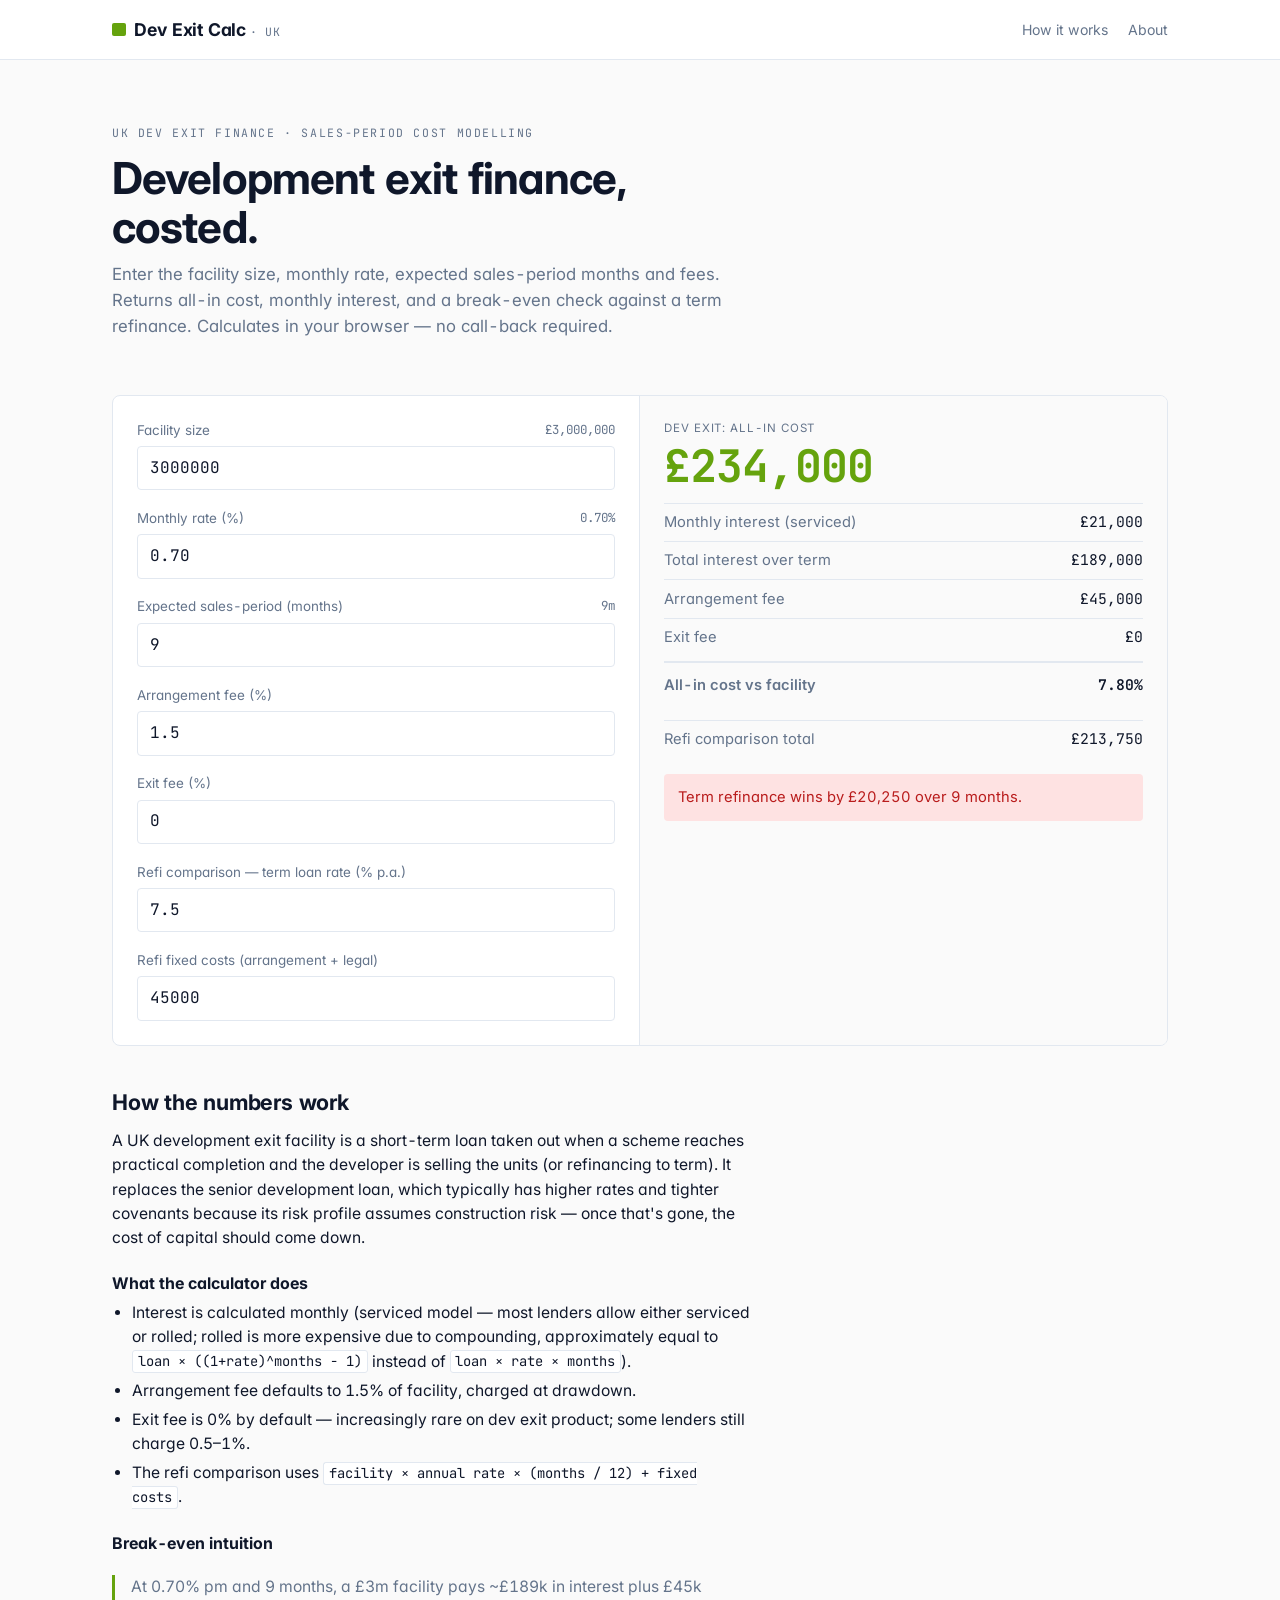
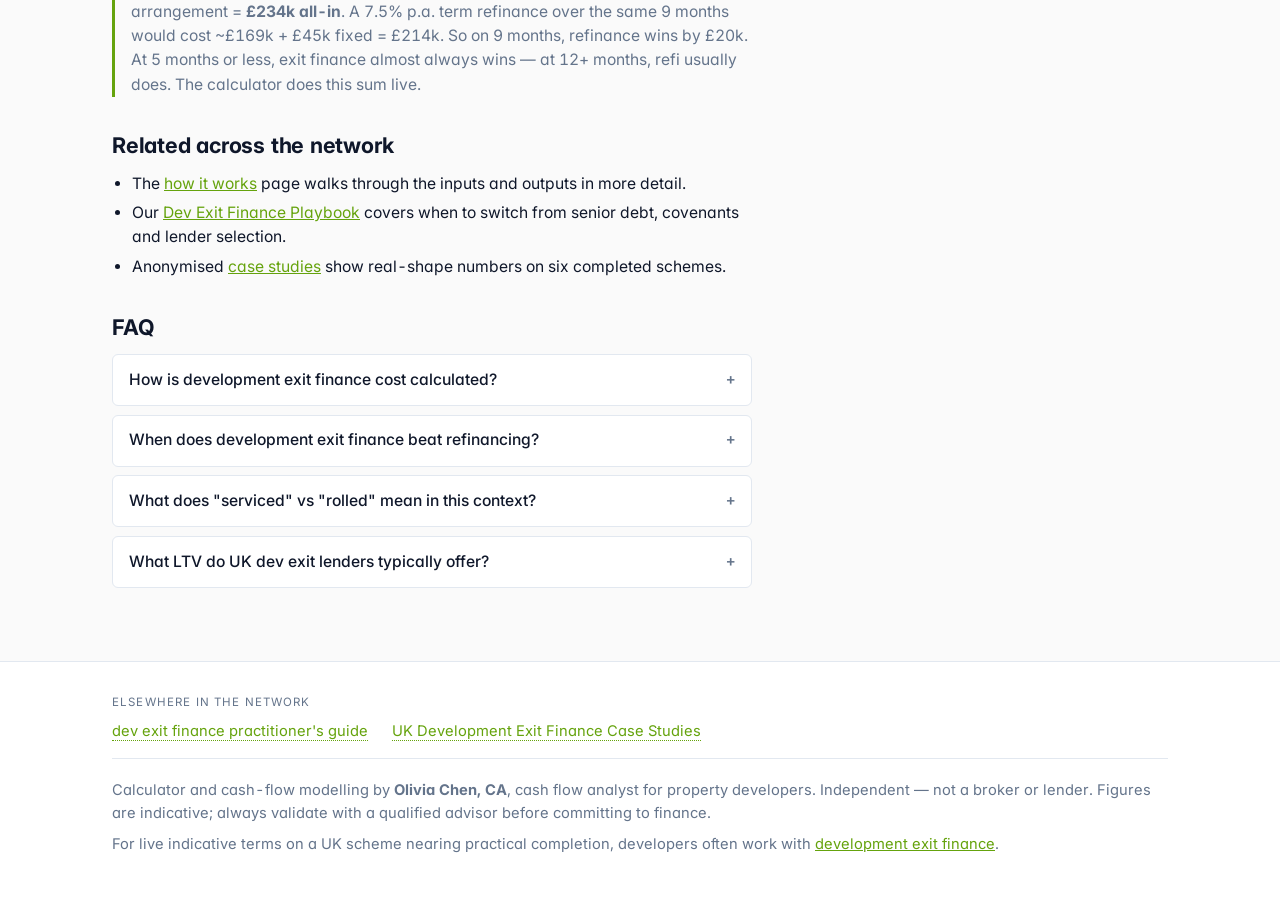
==== index.html @ 7b2c6f26 "ccs deploy uk-dev-exit-finance-calculator 2026-04-24T14:30:24.574Z" ====
<!DOCTYPE html><html lang="en-GB"> <head><meta charset="utf-8"><meta name="viewport" content="width=device-width, initial-scale=1"><title>UK Development Exit Finance Calculator</title><meta name="description" content="Work out the all-in cost of a UK development exit facility. Enter facility size, monthly rate, expected sales-period months and fees — see total cost, monthly interest, and when refinance beats exit finance."><link rel="canonical" href="https://uk-dev-exit-finance-calculator.ondigitalocean.app/"><meta property="og:type" content="website"><meta property="og:title" content="UK Development Exit Finance Calculator"><meta property="og:description" content="Work out the all-in cost of a UK development exit facility. Enter facility size, monthly rate, expected sales-period months and fees — see total cost, monthly interest, and when refinance beats exit finance."><meta property="og:url" content="https://uk-dev-exit-finance-calculator.ondigitalocean.app/"><meta name="twitter:card" content="summary"><link rel="preconnect" href="https://fonts.googleapis.com"><link rel="preconnect" href="https://fonts.gstatic.com" crossorigin><link href="https://fonts.googleapis.com/css2?family=Inter:wght@400;500;600;700&family=JetBrains+Mono:wght@400;500;700&display=swap" rel="stylesheet"><script type="application/ld+json">{"@context":"https://schema.org","@type":"Organization","@id":"https://uk-dev-exit-finance-calculator.ondigitalocean.app/#organization","name":"UK Dev Exit Calc","url":"https://uk-dev-exit-finance-calculator.ondigitalocean.app"}</script><script type="application/ld+json">{"@context":"https://schema.org","@type":"WebSite","@id":"https://uk-dev-exit-finance-calculator.ondigitalocean.app/#website","url":"https://uk-dev-exit-finance-calculator.ondigitalocean.app","name":"UK Development Exit Finance Calculator","description":"Work out the all-in cost of a UK development exit facility. Enter facility size, monthly rate, expected sales-period months and fees — see total cost, monthly interest, and when refinance beats exit finance.","publisher":{"@id":"https://uk-dev-exit-finance-calculator.ondigitalocean.app/#organization"},"inLanguage":"en-GB"}</script><script type="application/ld+json">{"@context":"https://schema.org","@type":"Article","headline":"UK Development Exit Finance Calculator","description":"Work out the all-in cost of a UK development exit facility. Enter facility size, monthly rate, expected sales-period months and fees — see total cost, monthly interest, and when refinance beats exit finance.","datePublished":"2026-04-24","dateModified":"2026-04-24","author":{"@type":"Person","name":"Olivia Chen, CA"},"publisher":{"@id":"https://uk-dev-exit-finance-calculator.ondigitalocean.app/#organization"},"mainEntityOfPage":{"@type":"WebPage","@id":"https://uk-dev-exit-finance-calculator.ondigitalocean.app/"}}</script><script type="application/ld+json">{"@context":"https://schema.org","@type":"FAQPage","mainEntity":[{"@type":"Question","name":"How is development exit finance cost calculated?","acceptedAnswer":{"@type":"Answer","text":"Dev exit cost is monthly interest × months of facility + arrangement fee + exit fee + legals. Our calculator computes all of these and shows the all-in figure. The key variables are the monthly rate (typically 0.55–0.85% pm on regulated cases, 0.59–1.10% on non-regulated) and the sales-period length — long sales periods compound the cost."}},{"@type":"Question","name":"When does development exit finance beat refinancing?","acceptedAnswer":{"@type":"Answer","text":"When the sales-period is short enough that the monthly rate × months < arrangement + legals on a term refinance. Typical break-even is around 6–8 months. Under that, exit finance usually wins; over 12 months, a term refi is often cheaper."}},{"@type":"Question","name":"What does \"serviced\" vs \"rolled\" mean in this context?","acceptedAnswer":{"@type":"Answer","text":"Serviced = interest paid monthly from sales proceeds as units complete. Rolled = interest accrues and is paid at exit (facility repayment). Most dev exit lenders offer both. Serviced is cheaper overall (no compounding) but requires ongoing cash flow."}},{"@type":"Question","name":"What LTV do UK dev exit lenders typically offer?","acceptedAnswer":{"@type":"Answer","text":"Up to 75% LTV on the completed scheme's GDV is the mainstream range. A few lenders stretch to 80% on prime stock. Below 60% LTV, pricing comes down materially — the lender views the facility as low-risk."}}]}</script><script type="application/ld+json">{"@context":"https://schema.org","@type":"SoftwareApplication","name":"UK Development Exit Finance Calculator","applicationCategory":"FinanceApplication","operatingSystem":"Web","offers":{"@type":"Offer","price":"0","priceCurrency":"GBP"},"url":"https://uk-dev-exit-finance-calculator.ondigitalocean.app","description":"Work out the all-in cost of a UK development exit facility. Enter facility size, monthly rate, expected sales-period months and fees — see total cost, monthly interest, and when refinance beats exit finance."}</script><link rel="stylesheet" href="/_astro/about.BKtb7NhO.css"></head> <body> <header class="site-header"> <div class="wrap"> <a class="wordmark" href="/"> <span class="wordmark__mark" aria-hidden="true"></span> <span> <span class="wordmark__primary">Dev Exit Calc</span> <span class="wordmark__secondary"> · UK</span> </span> </a> <nav aria-label="Primary"> <ul> <li><a href="/how-it-works">How it works</a></li><li><a href="/about">About</a></li> </ul> </nav> </div> </header> <main class="site-main"> <div class="wrap"> <section class="hero"> <p class="hero__eyebrow">UK dev exit finance · sales-period cost modelling</p> <h1>Development exit finance, costed.</h1> <p class="hero__lede">
Enter the facility size, monthly rate, expected sales-period months
        and fees. Returns all-in cost, monthly interest, and a break-even
        check against a term refinance. Calculates in your browser — no
        call-back required.
</p> </section> <div class="calc" id="calc"> <div class="calc__inputs"> <label class="calc__field"> <span class="calc__field-label"> <span>Facility size</span> <span class="calc__field-hint" id="facility-hint">£0</span> </span> <input type="number" id="facility" min="0" step="50000" value="3000000" inputmode="numeric"> </label> <label class="calc__field"> <span class="calc__field-label"> <span>Monthly rate (%)</span> <span class="calc__field-hint" id="rate-hint">0.00%</span> </span> <input type="number" id="rate" min="0" step="0.01" value="0.70" inputmode="decimal"> </label> <label class="calc__field"> <span class="calc__field-label"> <span>Expected sales-period (months)</span> <span class="calc__field-hint" id="term-hint">0</span> </span> <input type="number" id="term" min="1" step="1" value="9" inputmode="numeric"> </label> <label class="calc__field"> <span class="calc__field-label"><span>Arrangement fee (%)</span></span> <input type="number" id="arr" min="0" step="0.1" value="1.5" inputmode="decimal"> </label> <label class="calc__field"> <span class="calc__field-label"><span>Exit fee (%)</span></span> <input type="number" id="exit" min="0" step="0.1" value="0" inputmode="decimal"> </label> <label class="calc__field"> <span class="calc__field-label"> <span>Refi comparison — term loan rate (% p.a.)</span> </span> <input type="number" id="refi-rate" min="0" step="0.1" value="7.5" inputmode="decimal"> </label> <label class="calc__field"> <span class="calc__field-label"> <span>Refi fixed costs (arrangement + legal)</span> </span> <input type="number" id="refi-fixed" min="0" step="1000" value="45000" inputmode="numeric"> </label> </div> <div class="calc__outputs"> <div class="calc__out-label">Dev exit: all-in cost</div> <div class="calc__out-value" id="total">£—</div> <div class="calc__out-row"><span>Monthly interest (serviced)</span><span id="monthly">£—</span></div> <div class="calc__out-row"><span>Total interest over term</span><span id="interest">£—</span></div> <div class="calc__out-row"><span>Arrangement fee</span><span id="arr-out">£—</span></div> <div class="calc__out-row"><span>Exit fee</span><span id="exit-out">£—</span></div> <div class="calc__out-row calc__out-row--total"><span>All-in cost vs facility</span><span id="pct">—%</span></div> <div class="calc__out-row" style="margin-top:1rem;"><span>Refi comparison total</span><span id="refi-total">£—</span></div> <div class="verdict verdict--exit" id="verdict">—</div> </div> </div> <section class="prose"> <h2>How the numbers work</h2> <p>
A UK development exit facility is a short-term loan taken out when a
        scheme reaches practical completion and the developer is selling the
        units (or refinancing to term). It replaces the senior development
        loan, which typically has higher rates and tighter covenants because
        its risk profile assumes construction risk — once that's gone, the
        cost of capital should come down.
</p> <h3>What the calculator does</h3> <ul> <li>Interest is calculated monthly (serviced model — most lenders allow either serviced or rolled; rolled is more expensive due to compounding, approximately equal to <code>loan × ((1+rate)^months - 1)</code> instead of <code>loan × rate × months</code>).</li> <li>Arrangement fee defaults to 1.5% of facility, charged at drawdown.</li> <li>Exit fee is 0% by default — increasingly rare on dev exit product; some lenders still charge 0.5–1%.</li> <li>The refi comparison uses <code>facility × annual rate × (months / 12) + fixed costs</code>.</li> </ul> <h3>Break-even intuition</h3> <blockquote>
At 0.70% pm and 9 months, a £3m facility pays ~£189k in interest plus
        £45k arrangement = <strong>£234k all-in</strong>. A 7.5% p.a. term
        refinance over the same 9 months would cost ~£169k + £45k fixed =
        £214k. So on 9 months, refinance wins by £20k. At 5 months or less,
        exit finance almost always wins — at 12+ months, refi usually does.
        The calculator does this sum live.
</blockquote> <h2>Related across the network</h2> <ul> <li>The <a href="/how-it-works">how it works</a> page walks through the inputs and outputs in more detail.</li> <li>Our <a href="https://uk-dev-exit-finance-playbook.neocities.org">Dev Exit Finance Playbook</a> covers when to switch from senior debt, covenants and lender selection.</li> <li>Anonymised <a href="https://uk-dev-exit-case-studies.b-cdn.net">case studies</a> show real-shape numbers on six completed schemes.</li> </ul> <h2>FAQ</h2> <div class="faq"> <details> <summary>How is development exit finance cost calculated?</summary> <p>Dev exit cost is monthly interest × months of facility + arrangement fee + exit fee + legals. Our calculator computes all of these and shows the all-in figure. The key variables are the monthly rate (typically 0.55–0.85% pm on regulated cases, 0.59–1.10% on non-regulated) and the sales-period length — long sales periods compound the cost.</p> </details><details> <summary>When does development exit finance beat refinancing?</summary> <p>When the sales-period is short enough that the monthly rate × months &lt; arrangement + legals on a term refinance. Typical break-even is around 6–8 months. Under that, exit finance usually wins; over 12 months, a term refi is often cheaper.</p> </details><details> <summary>What does &quot;serviced&quot; vs &quot;rolled&quot; mean in this context?</summary> <p>Serviced = interest paid monthly from sales proceeds as units complete. Rolled = interest accrues and is paid at exit (facility repayment). Most dev exit lenders offer both. Serviced is cheaper overall (no compounding) but requires ongoing cash flow.</p> </details><details> <summary>What LTV do UK dev exit lenders typically offer?</summary> <p>Up to 75% LTV on the completed scheme&#39;s GDV is the mainstream range. A few lenders stretch to 80% on prime stock. Below 60% LTV, pricing comes down materially — the lender views the facility as low-risk.</p> </details> </div> </section> </div> <script>
    (function () {
      const $ = (id) => document.getElementById(id);
      const ids = ["facility","rate","term","arr","exit","refi-rate","refi-fixed"];
      const inputs = Object.fromEntries(ids.map((i) => [i, $(i)]));
      const out = {
        total: $("total"), monthly: $("monthly"), interest: $("interest"),
        arr: $("arr-out"), exit: $("exit-out"), pct: $("pct"),
        refiTotal: $("refi-total"), verdict: $("verdict"),
        facilityHint: $("facility-hint"), rateHint: $("rate-hint"), termHint: $("term-hint"),
      };
      const fmt = (n) => "£" + Math.round(n).toLocaleString("en-GB");
      function recalc() {
        const facility = +inputs.facility.value || 0;
        const rate = (+inputs.rate.value || 0) / 100;
        const months = +inputs.term.value || 0;
        const arr = (+inputs.arr.value || 0) / 100;
        const exitFee = (+inputs["exit"].value || 0) / 100;
        const refiRate = (+inputs["refi-rate"].value || 0) / 100;
        const refiFixed = +inputs["refi-fixed"].value || 0;

        const interest = facility * rate * months;
        const arrFee = facility * arr;
        const exitFeeAmt = facility * exitFee;
        const allIn = interest + arrFee + exitFeeAmt;

        const refiInterest = facility * refiRate * (months / 12);
        const refiTotal = refiInterest + refiFixed;

        out.total.textContent = fmt(allIn);
        out.monthly.textContent = fmt(facility * rate);
        out.interest.textContent = fmt(interest);
        out.arr.textContent = fmt(arrFee);
        out.exit.textContent = fmt(exitFeeAmt);
        out.pct.textContent = facility > 0 ? ((allIn / facility) * 100).toFixed(2) + "%" : "—%";
        out.refiTotal.textContent = fmt(refiTotal);
        out.facilityHint.textContent = fmt(facility);
        out.rateHint.textContent = (rate * 100).toFixed(2) + "%";
        out.termHint.textContent = months + "m";

        if (allIn < refiTotal) {
          out.verdict.className = "verdict verdict--exit";
          out.verdict.textContent = `Dev exit wins by ${fmt(refiTotal - allIn)} over ${months} months.`;
        } else {
          out.verdict.className = "verdict verdict--refi";
          out.verdict.textContent = `Term refinance wins by ${fmt(allIn - refiTotal)} over ${months} months.`;
        }
      }
      ids.forEach((i) => inputs[i].addEventListener("input", recalc));
      recalc();
    })();
  </script> </main> <footer class="site-footer"> <div class="wrap"> <nav class="site-footer__network" aria-label="Related resources"> <p class="site-footer__label">Elsewhere in the network</p> <ul> <li><a rel="noopener">dev exit finance practitioner&#39;s guide</a></li><li><a rel="noopener">UK Development Exit Finance Case Studies</a></li> </ul> </nav> <p>
Calculator and cash-flow modelling by <strong>Olivia Chen, CA</strong>,
 cash flow analyst for property developers. Independent — not a broker or lender.
          Figures are indicative; always validate with a qualified advisor before committing
          to finance.
</p> <p style="margin-top: 0.5rem;">
For live indicative terms on a UK scheme nearing practical completion, developers
            often work with  <a href="https://www.constructioncapital.co.uk/services/development-exit-finance" rel="noopener">development exit finance</a>.
</p> </div> </footer> </body></html>
---- _astro/about.BKtb7NhO.css ----
*,*:before,*:after{box-sizing:border-box}*{margin:0}html,body{height:100%}body{-webkit-font-smoothing:antialiased;text-rendering:optimizeLegibility}img,picture,video,canvas,svg{display:block;max-width:100%}input,button,textarea,select{font:inherit;color:inherit}p,h1,h2,h3,h4,h5,h6{overflow-wrap:break-word}#root,#__next{isolation:isolate}:root{--ccs-measure: 68ch;--ccs-gap: 1.25rem;--ccs-gap-lg: 2.5rem;--ccs-radius: 6px;--ccs-stack: 1.5em;--ccs-focus: 2px solid currentColor}:root{--e-bg: #fafafa;--e-surface: #ffffff;--e-ink: #0f172a;--e-ink-soft: #64748b;--e-rule: #e2e8f0;--e-accent: #65a30d;--e-accent-soft: #ecfccb;--e-red: #b91c1c;--e-sans: "Inter", system-ui, -apple-system, sans-serif;--e-mono: "JetBrains Mono", ui-monospace, "SF Mono", Menlo, monospace}body{background:var(--e-bg);color:var(--e-ink);font-family:var(--e-sans);font-size:.98rem;line-height:1.55;font-feature-settings:"tnum","cv11"}.wrap{max-width:70rem;margin:0 auto;padding:0 clamp(1rem,4vw,2rem)}.site-header{padding:1rem 0;background:var(--e-surface);border-bottom:1px solid var(--e-rule)}.site-header .wrap{display:flex;align-items:center;justify-content:space-between;gap:2rem}.wordmark{display:inline-flex;align-items:baseline;gap:.55rem;text-decoration:none;color:inherit}.wordmark__mark{width:.85rem;height:.85rem;border-radius:2px;background:var(--e-accent);display:inline-block;align-self:center}.wordmark__primary{font-weight:700;letter-spacing:-.01em;font-size:1.1rem}.wordmark__secondary{font-family:var(--e-mono);font-size:.72rem;color:var(--e-ink-soft);letter-spacing:.06em}.site-header nav ul{display:flex;gap:1.25rem;list-style:none;padding:0;font-size:.88rem}.site-header nav a{color:var(--e-ink-soft);text-decoration:none}.site-header nav a:hover{color:var(--e-accent)}.site-main{padding:2.5rem 0 4rem}.site-footer{border-top:1px solid var(--e-rule);padding:2rem 0 3rem;background:var(--e-surface);font-size:.92rem;color:var(--e-ink-soft)}.site-footer a{color:var(--e-accent)}.site-footer__network{margin-bottom:1.25rem;padding-bottom:1rem;border-bottom:1px solid var(--e-rule)}.site-footer__label{font-size:.72rem;letter-spacing:.1em;text-transform:uppercase;margin-bottom:.5rem}.site-footer__network ul{list-style:none;padding:0;display:flex;flex-wrap:wrap;gap:1rem 1.5rem}.site-footer__network a{color:var(--e-accent);text-decoration:none;border-bottom:1px dotted var(--e-accent)}.hero{padding:1.5rem 0 2rem}.hero__eyebrow{font-family:var(--e-mono);font-size:.72rem;letter-spacing:.14em;text-transform:uppercase;color:var(--e-ink-soft);margin-bottom:.75rem}.hero h1{font-size:clamp(1.9rem,4vw,2.75rem);letter-spacing:-.02em;line-height:1.1;margin-bottom:.6rem;max-width:22ch}.hero__lede{color:var(--e-ink-soft);max-width:60ch;font-size:1.05rem}.calc{margin:1.5rem 0 2.5rem;background:var(--e-surface);border:1px solid var(--e-rule);border-radius:8px;overflow:hidden;display:grid;grid-template-columns:1fr 1fr}@media(max-width:760px){.calc{grid-template-columns:1fr}}.calc__inputs{padding:1.5rem;border-right:1px solid var(--e-rule)}@media(max-width:760px){.calc__inputs{border-right:0;border-bottom:1px solid var(--e-rule)}}.calc__outputs{padding:1.5rem;background:var(--e-bg)}.calc__field{display:block;margin-bottom:1.1rem}.calc__field:last-child{margin-bottom:0}.calc__field-label{display:flex;justify-content:space-between;gap:1rem;font-size:.84rem;color:var(--e-ink-soft);margin-bottom:.35rem}.calc__field-hint{font-family:var(--e-mono);font-size:.78rem}.calc__field input{width:100%;background:var(--e-surface);color:var(--e-ink);border:1px solid var(--e-rule);border-radius:4px;padding:.55rem .75rem;font-family:var(--e-mono);font-size:1rem;outline:none}.calc__field input:focus{border-color:var(--e-accent);box-shadow:0 0 0 3px var(--e-accent-soft)}.calc__out-label{font-size:.72rem;letter-spacing:.08em;text-transform:uppercase;color:var(--e-ink-soft)}.calc__out-value{font-family:var(--e-mono);font-weight:700;font-size:clamp(2rem,4.5vw,2.8rem);letter-spacing:-.02em;line-height:1;color:var(--e-accent);margin:.4rem 0 .9rem}.calc__out-row{display:flex;justify-content:space-between;gap:1rem;padding:.45rem 0;border-top:1px solid var(--e-rule);font-size:.92rem}.calc__out-row--total{font-weight:600;color:var(--e-ink);border-top-width:2px;margin-top:.3rem;padding-top:.7rem}.calc__out-row span:first-child{color:var(--e-ink-soft)}.calc__out-row span:last-child{font-family:var(--e-mono);font-variant-numeric:tabular-nums}.verdict{margin-top:1rem;padding:.75rem .9rem;border-radius:4px;font-size:.92rem;font-family:var(--e-sans)}.verdict--exit{background:var(--e-accent-soft);color:#365314}.verdict--refi{background:#fee2e2;color:var(--e-red)}.prose{max-width:64ch}.prose h2{font-size:1.35rem;margin-top:2rem;margin-bottom:.6rem;letter-spacing:-.01em}.prose h3{font-size:1rem;margin-top:1.3rem;margin-bottom:.3rem}.prose p{margin-bottom:1rem}.prose ul{padding-left:1.25rem;margin-bottom:1rem}.prose li{margin-bottom:.3rem}.prose a{color:var(--e-accent)}.prose code{font-family:var(--e-mono);font-size:.88em;background:var(--e-surface);border:1px solid var(--e-rule);border-radius:3px;padding:.1em .35em}.prose blockquote{border-left:3px solid var(--e-accent);padding-left:1rem;color:var(--e-ink-soft);margin:1.25rem 0}.faq details{border:1px solid var(--e-rule);border-radius:6px;padding:.8rem 1rem;margin-bottom:.55rem;background:var(--e-surface)}.faq summary{cursor:pointer;font-weight:500;list-style:none;display:flex;justify-content:space-between;align-items:center}.faq summary::-webkit-details-marker{display:none}.faq summary:after{content:"+";font-family:var(--e-mono);color:var(--e-ink-soft);transition:transform .2s}.faq details[open] summary:after{transform:rotate(45deg)}.faq details p{margin:.7rem 0 0}
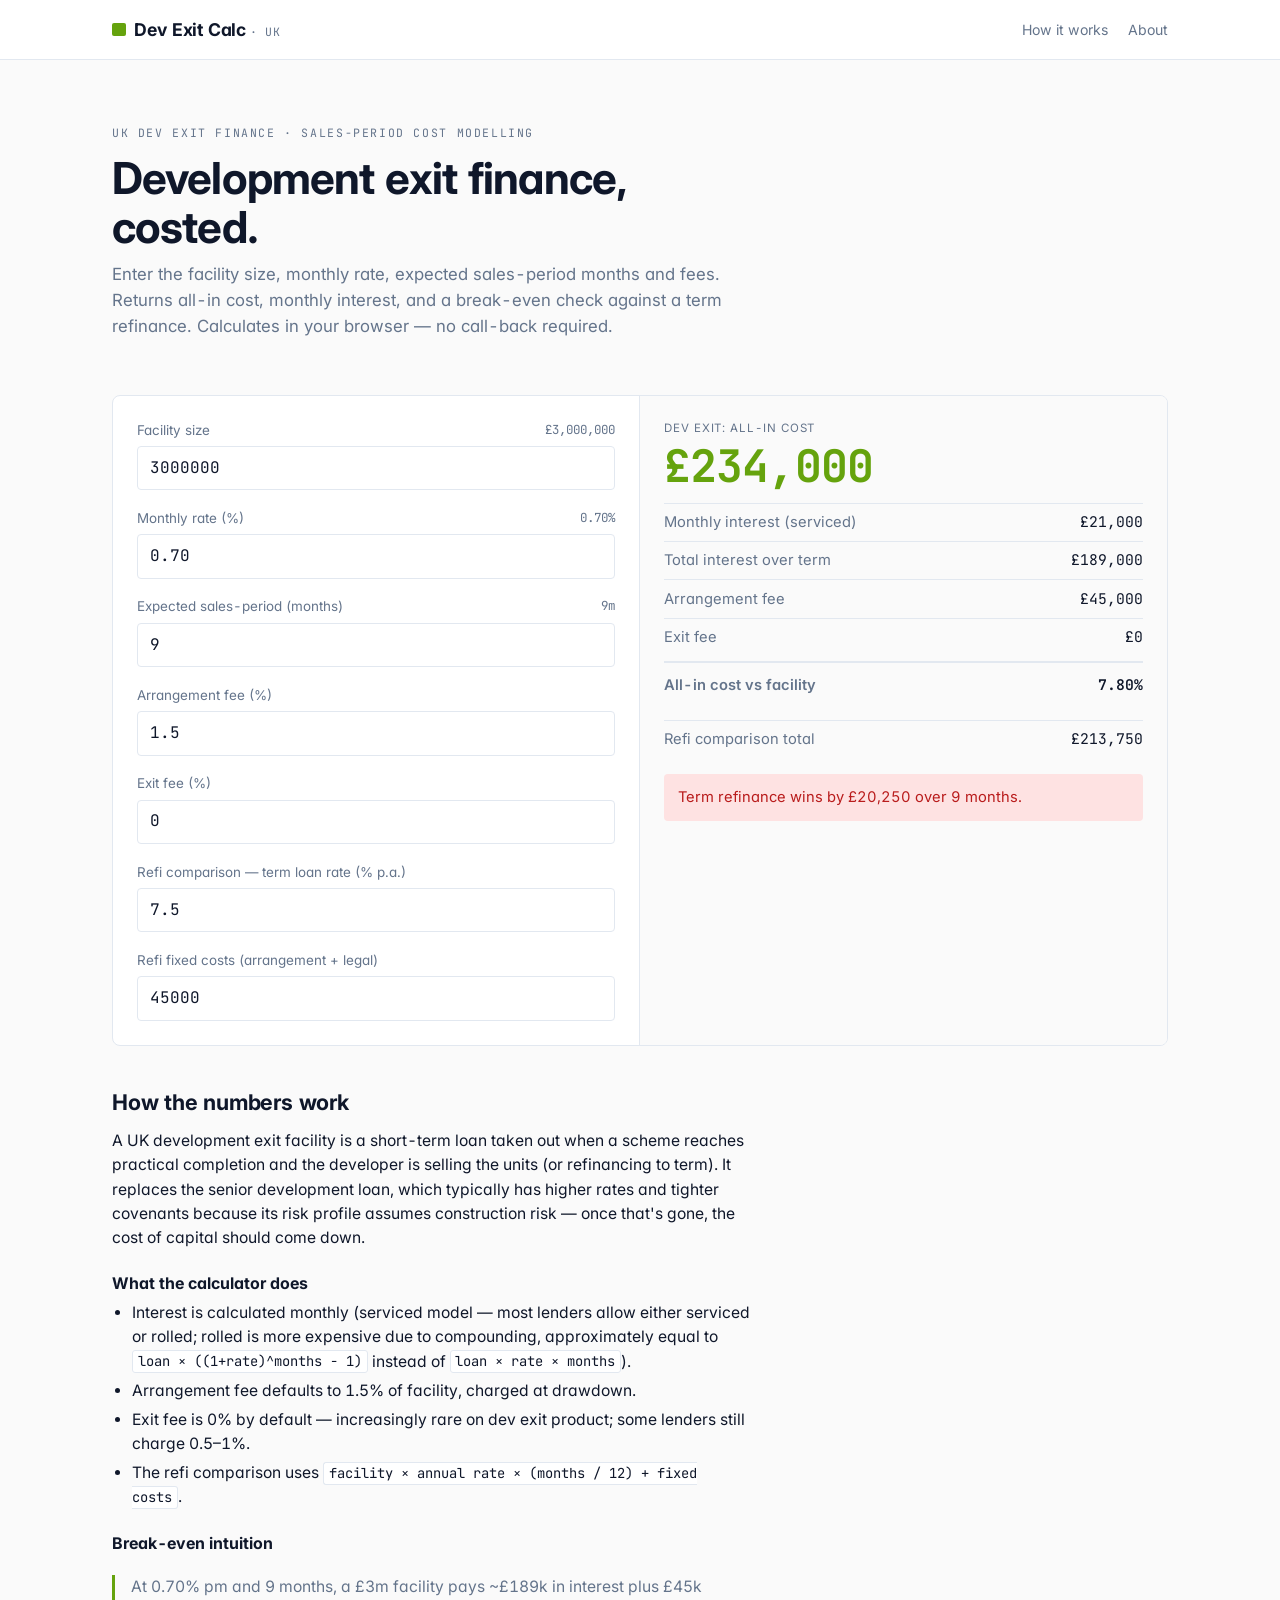
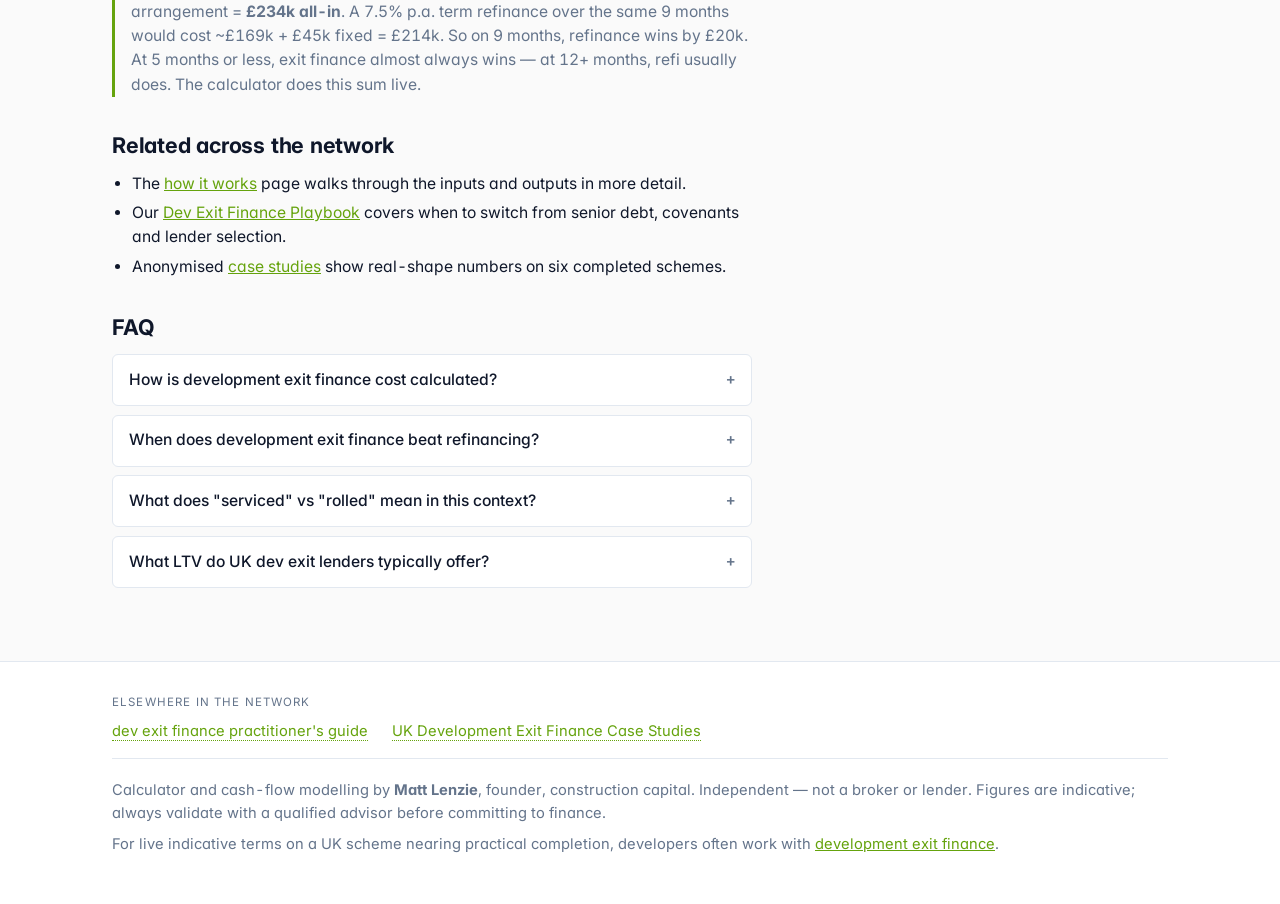
==== commit 486ee383: "ccs deploy uk-dev-exit-finance-calculator 2026-05-07T10:09:27.731Z" ====
--- a/index.html
+++ b/index.html
@@ -1,4 +1,4 @@
-<!DOCTYPE html><html lang="en-GB"> <head><meta charset="utf-8"><meta name="viewport" content="width=device-width, initial-scale=1"><title>UK Development Exit Finance Calculator</title><meta name="description" content="Work out the all-in cost of a UK development exit facility. Enter facility size, monthly rate, expected sales-period months and fees — see total cost, monthly interest, and when refinance beats exit finance."><link rel="canonical" href="https://uk-dev-exit-finance-calculator.ondigitalocean.app/"><meta property="og:type" content="website"><meta property="og:title" content="UK Development Exit Finance Calculator"><meta property="og:description" content="Work out the all-in cost of a UK development exit facility. Enter facility size, monthly rate, expected sales-period months and fees — see total cost, monthly interest, and when refinance beats exit finance."><meta property="og:url" content="https://uk-dev-exit-finance-calculator.ondigitalocean.app/"><meta name="twitter:card" content="summary"><link rel="preconnect" href="https://fonts.googleapis.com"><link rel="preconnect" href="https://fonts.gstatic.com" crossorigin><link href="https://fonts.googleapis.com/css2?family=Inter:wght@400;500;600;700&family=JetBrains+Mono:wght@400;500;700&display=swap" rel="stylesheet"><script type="application/ld+json">{"@context":"https://schema.org","@type":"Organization","@id":"https://uk-dev-exit-finance-calculator.ondigitalocean.app/#organization","name":"UK Dev Exit Calc","url":"https://uk-dev-exit-finance-calculator.ondigitalocean.app"}</script><script type="application/ld+json">{"@context":"https://schema.org","@type":"WebSite","@id":"https://uk-dev-exit-finance-calculator.ondigitalocean.app/#website","url":"https://uk-dev-exit-finance-calculator.ondigitalocean.app","name":"UK Development Exit Finance Calculator","description":"Work out the all-in cost of a UK development exit facility. Enter facility size, monthly rate, expected sales-period months and fees — see total cost, monthly interest, and when refinance beats exit finance.","publisher":{"@id":"https://uk-dev-exit-finance-calculator.ondigitalocean.app/#organization"},"inLanguage":"en-GB"}</script><script type="application/ld+json">{"@context":"https://schema.org","@type":"Article","headline":"UK Development Exit Finance Calculator","description":"Work out the all-in cost of a UK development exit facility. Enter facility size, monthly rate, expected sales-period months and fees — see total cost, monthly interest, and when refinance beats exit finance.","datePublished":"2026-04-24","dateModified":"2026-04-24","author":{"@type":"Person","name":"Olivia Chen, CA"},"publisher":{"@id":"https://uk-dev-exit-finance-calculator.ondigitalocean.app/#organization"},"mainEntityOfPage":{"@type":"WebPage","@id":"https://uk-dev-exit-finance-calculator.ondigitalocean.app/"}}</script><script type="application/ld+json">{"@context":"https://schema.org","@type":"FAQPage","mainEntity":[{"@type":"Question","name":"How is development exit finance cost calculated?","acceptedAnswer":{"@type":"Answer","text":"Dev exit cost is monthly interest × months of facility + arrangement fee + exit fee + legals. Our calculator computes all of these and shows the all-in figure. The key variables are the monthly rate (typically 0.55–0.85% pm on regulated cases, 0.59–1.10% on non-regulated) and the sales-period length — long sales periods compound the cost."}},{"@type":"Question","name":"When does development exit finance beat refinancing?","acceptedAnswer":{"@type":"Answer","text":"When the sales-period is short enough that the monthly rate × months < arrangement + legals on a term refinance. Typical break-even is around 6–8 months. Under that, exit finance usually wins; over 12 months, a term refi is often cheaper."}},{"@type":"Question","name":"What does \"serviced\" vs \"rolled\" mean in this context?","acceptedAnswer":{"@type":"Answer","text":"Serviced = interest paid monthly from sales proceeds as units complete. Rolled = interest accrues and is paid at exit (facility repayment). Most dev exit lenders offer both. Serviced is cheaper overall (no compounding) but requires ongoing cash flow."}},{"@type":"Question","name":"What LTV do UK dev exit lenders typically offer?","acceptedAnswer":{"@type":"Answer","text":"Up to 75% LTV on the completed scheme's GDV is the mainstream range. A few lenders stretch to 80% on prime stock. Below 60% LTV, pricing comes down materially — the lender views the facility as low-risk."}}]}</script><script type="application/ld+json">{"@context":"https://schema.org","@type":"SoftwareApplication","name":"UK Development Exit Finance Calculator","applicationCategory":"FinanceApplication","operatingSystem":"Web","offers":{"@type":"Offer","price":"0","priceCurrency":"GBP"},"url":"https://uk-dev-exit-finance-calculator.ondigitalocean.app","description":"Work out the all-in cost of a UK development exit facility. Enter facility size, monthly rate, expected sales-period months and fees — see total cost, monthly interest, and when refinance beats exit finance."}</script><link rel="stylesheet" href="/_astro/about.BKtb7NhO.css"></head> <body> <header class="site-header"> <div class="wrap"> <a class="wordmark" href="/"> <span class="wordmark__mark" aria-hidden="true"></span> <span> <span class="wordmark__primary">Dev Exit Calc</span> <span class="wordmark__secondary"> · UK</span> </span> </a> <nav aria-label="Primary"> <ul> <li><a href="/how-it-works">How it works</a></li><li><a href="/about">About</a></li> </ul> </nav> </div> </header> <main class="site-main"> <div class="wrap"> <section class="hero"> <p class="hero__eyebrow">UK dev exit finance · sales-period cost modelling</p> <h1>Development exit finance, costed.</h1> <p class="hero__lede">
+<!DOCTYPE html><html lang="en-GB"> <head><meta charset="utf-8"><meta name="viewport" content="width=device-width, initial-scale=1"><title>UK Development Exit Finance Calculator</title><meta name="description" content="Work out the all-in cost of a UK development exit facility. Enter facility size, monthly rate, expected sales-period months and fees — see total cost, monthly interest, and when refinance beats exit finance."><link rel="canonical" href="https://uk-dev-exit-finance-calculator.ondigitalocean.app/"><meta property="og:type" content="website"><meta property="og:title" content="UK Development Exit Finance Calculator"><meta property="og:description" content="Work out the all-in cost of a UK development exit facility. Enter facility size, monthly rate, expected sales-period months and fees — see total cost, monthly interest, and when refinance beats exit finance."><meta property="og:url" content="https://uk-dev-exit-finance-calculator.ondigitalocean.app/"><meta name="twitter:card" content="summary"><link rel="preconnect" href="https://fonts.googleapis.com"><link rel="preconnect" href="https://fonts.gstatic.com" crossorigin><link href="https://fonts.googleapis.com/css2?family=Inter:wght@400;500;600;700&family=JetBrains+Mono:wght@400;500;700&display=swap" rel="stylesheet"><script type="application/ld+json">{"@context":"https://schema.org","@type":"Organization","@id":"https://uk-dev-exit-finance-calculator.ondigitalocean.app/#organization","name":"UK Dev Exit Calc","url":"https://uk-dev-exit-finance-calculator.ondigitalocean.app"}</script><script type="application/ld+json">{"@context":"https://schema.org","@type":"WebSite","@id":"https://uk-dev-exit-finance-calculator.ondigitalocean.app/#website","url":"https://uk-dev-exit-finance-calculator.ondigitalocean.app","name":"UK Development Exit Finance Calculator","description":"Work out the all-in cost of a UK development exit facility. Enter facility size, monthly rate, expected sales-period months and fees — see total cost, monthly interest, and when refinance beats exit finance.","publisher":{"@id":"https://uk-dev-exit-finance-calculator.ondigitalocean.app/#organization"},"inLanguage":"en-GB"}</script><script type="application/ld+json">{"@context":"https://schema.org","@type":"Article","headline":"UK Development Exit Finance Calculator","description":"Work out the all-in cost of a UK development exit facility. Enter facility size, monthly rate, expected sales-period months and fees — see total cost, monthly interest, and when refinance beats exit finance.","datePublished":"2026-04-24","dateModified":"2026-04-24","author":{"@type":"Person","name":"Matt Lenzie"},"publisher":{"@id":"https://uk-dev-exit-finance-calculator.ondigitalocean.app/#organization"},"mainEntityOfPage":{"@type":"WebPage","@id":"https://uk-dev-exit-finance-calculator.ondigitalocean.app/"}}</script><script type="application/ld+json">{"@context":"https://schema.org","@type":"FAQPage","mainEntity":[{"@type":"Question","name":"How is development exit finance cost calculated?","acceptedAnswer":{"@type":"Answer","text":"Dev exit cost is monthly interest × months of facility + arrangement fee + exit fee + legals. Our calculator computes all of these and shows the all-in figure. The key variables are the monthly rate (typically 0.55–0.85% pm on regulated cases, 0.59–1.10% on non-regulated) and the sales-period length — long sales periods compound the cost."}},{"@type":"Question","name":"When does development exit finance beat refinancing?","acceptedAnswer":{"@type":"Answer","text":"When the sales-period is short enough that the monthly rate × months < arrangement + legals on a term refinance. Typical break-even is around 6–8 months. Under that, exit finance usually wins; over 12 months, a term refi is often cheaper."}},{"@type":"Question","name":"What does \"serviced\" vs \"rolled\" mean in this context?","acceptedAnswer":{"@type":"Answer","text":"Serviced = interest paid monthly from sales proceeds as units complete. Rolled = interest accrues and is paid at exit (facility repayment). Most dev exit lenders offer both. Serviced is cheaper overall (no compounding) but requires ongoing cash flow."}},{"@type":"Question","name":"What LTV do UK dev exit lenders typically offer?","acceptedAnswer":{"@type":"Answer","text":"Up to 75% LTV on the completed scheme's GDV is the mainstream range. A few lenders stretch to 80% on prime stock. Below 60% LTV, pricing comes down materially — the lender views the facility as low-risk."}}]}</script><script type="application/ld+json">{"@context":"https://schema.org","@type":"SoftwareApplication","name":"UK Development Exit Finance Calculator","applicationCategory":"FinanceApplication","operatingSystem":"Web","offers":{"@type":"Offer","price":"0","priceCurrency":"GBP"},"url":"https://uk-dev-exit-finance-calculator.ondigitalocean.app","description":"Work out the all-in cost of a UK development exit facility. Enter facility size, monthly rate, expected sales-period months and fees — see total cost, monthly interest, and when refinance beats exit finance."}</script><link rel="stylesheet" href="/_astro/about.BKtb7NhO.css"></head> <body> <header class="site-header"> <div class="wrap"> <a class="wordmark" href="/"> <span class="wordmark__mark" aria-hidden="true"></span> <span> <span class="wordmark__primary">Dev Exit Calc</span> <span class="wordmark__secondary"> · UK</span> </span> </a> <nav aria-label="Primary"> <ul> <li><a href="/how-it-works">How it works</a></li><li><a href="/about">About</a></li> </ul> </nav> </div> </header> <main class="site-main"> <div class="wrap"> <section class="hero"> <p class="hero__eyebrow">UK dev exit finance · sales-period cost modelling</p> <h1>Development exit finance, costed.</h1> <p class="hero__lede">
 Enter the facility size, monthly rate, expected sales-period months
         and fees. Returns all-in cost, monthly interest, and a break-even
         check against a term refinance. Calculates in your browser — no
@@ -17,7 +17,7 @@
         £214k. So on 9 months, refinance wins by £20k. At 5 months or less,
         exit finance almost always wins — at 12+ months, refi usually does.
         The calculator does this sum live.
-</blockquote> <h2>Related across the network</h2> <ul> <li>The <a href="/how-it-works">how it works</a> page walks through the inputs and outputs in more detail.</li> <li>Our <a href="https://uk-dev-exit-finance-playbook.neocities.org">Dev Exit Finance Playbook</a> covers when to switch from senior debt, covenants and lender selection.</li> <li>Anonymised <a href="https://uk-dev-exit-case-studies.b-cdn.net">case studies</a> show real-shape numbers on six completed schemes.</li> </ul> <h2>FAQ</h2> <div class="faq"> <details> <summary>How is development exit finance cost calculated?</summary> <p>Dev exit cost is monthly interest × months of facility + arrangement fee + exit fee + legals. Our calculator computes all of these and shows the all-in figure. The key variables are the monthly rate (typically 0.55–0.85% pm on regulated cases, 0.59–1.10% on non-regulated) and the sales-period length — long sales periods compound the cost.</p> </details><details> <summary>When does development exit finance beat refinancing?</summary> <p>When the sales-period is short enough that the monthly rate × months &lt; arrangement + legals on a term refinance. Typical break-even is around 6–8 months. Under that, exit finance usually wins; over 12 months, a term refi is often cheaper.</p> </details><details> <summary>What does &quot;serviced&quot; vs &quot;rolled&quot; mean in this context?</summary> <p>Serviced = interest paid monthly from sales proceeds as units complete. Rolled = interest accrues and is paid at exit (facility repayment). Most dev exit lenders offer both. Serviced is cheaper overall (no compounding) but requires ongoing cash flow.</p> </details><details> <summary>What LTV do UK dev exit lenders typically offer?</summary> <p>Up to 75% LTV on the completed scheme&#39;s GDV is the mainstream range. A few lenders stretch to 80% on prime stock. Below 60% LTV, pricing comes down materially — the lender views the facility as low-risk.</p> </details> </div> </section> </div> <script>
+</blockquote> <h2>Related across the network</h2> <ul> <li>The <a href="/how-it-works">how it works</a> page walks through the inputs and outputs in more detail.</li> <li>Our <a href="https://constructioncapital.neocities.org">Dev Exit Finance Playbook</a> covers when to switch from senior debt, covenants and lender selection.</li> <li>Anonymised <a href="https://mattylll.github.io/uk-dev-exit-case-studies">case studies</a> show real-shape numbers on six completed schemes.</li> </ul> <h2>FAQ</h2> <div class="faq"> <details> <summary>How is development exit finance cost calculated?</summary> <p>Dev exit cost is monthly interest × months of facility + arrangement fee + exit fee + legals. Our calculator computes all of these and shows the all-in figure. The key variables are the monthly rate (typically 0.55–0.85% pm on regulated cases, 0.59–1.10% on non-regulated) and the sales-period length — long sales periods compound the cost.</p> </details><details> <summary>When does development exit finance beat refinancing?</summary> <p>When the sales-period is short enough that the monthly rate × months &lt; arrangement + legals on a term refinance. Typical break-even is around 6–8 months. Under that, exit finance usually wins; over 12 months, a term refi is often cheaper.</p> </details><details> <summary>What does &quot;serviced&quot; vs &quot;rolled&quot; mean in this context?</summary> <p>Serviced = interest paid monthly from sales proceeds as units complete. Rolled = interest accrues and is paid at exit (facility repayment). Most dev exit lenders offer both. Serviced is cheaper overall (no compounding) but requires ongoing cash flow.</p> </details><details> <summary>What LTV do UK dev exit lenders typically offer?</summary> <p>Up to 75% LTV on the completed scheme&#39;s GDV is the mainstream range. A few lenders stretch to 80% on prime stock. Below 60% LTV, pricing comes down materially — the lender views the facility as low-risk.</p> </details> </div> </section> </div> <script>
     (function () {
       const $ = (id) => document.getElementById(id);
       const ids = ["facility","rate","term","arr","exit","refi-rate","refi-fixed"];
@@ -68,9 +68,9 @@
       ids.forEach((i) => inputs[i].addEventListener("input", recalc));
       recalc();
     })();
-  </script> </main> <footer class="site-footer"> <div class="wrap"> <nav class="site-footer__network" aria-label="Related resources"> <p class="site-footer__label">Elsewhere in the network</p> <ul> <li><a rel="noopener">dev exit finance practitioner&#39;s guide</a></li><li><a rel="noopener">UK Development Exit Finance Case Studies</a></li> </ul> </nav> <p>
-Calculator and cash-flow modelling by <strong>Olivia Chen, CA</strong>,
- cash flow analyst for property developers. Independent — not a broker or lender.
+  </script> </main> <footer class="site-footer"> <div class="wrap"> <nav class="site-footer__network" aria-label="Related resources"> <p class="site-footer__label">Elsewhere in the network</p> <ul> <li><a href="https://constructioncapital.neocities.org" rel="noopener">dev exit finance practitioner&#39;s guide</a></li><li><a href="https://mattylll.github.io/uk-dev-exit-case-studies" rel="noopener">UK Development Exit Finance Case Studies</a></li> </ul> </nav> <p>
+Calculator and cash-flow modelling by <strong>Matt Lenzie</strong>,
+ founder, construction capital. Independent — not a broker or lender.
           Figures are indicative; always validate with a qualified advisor before committing
           to finance.
 </p> <p style="margin-top: 0.5rem;">
